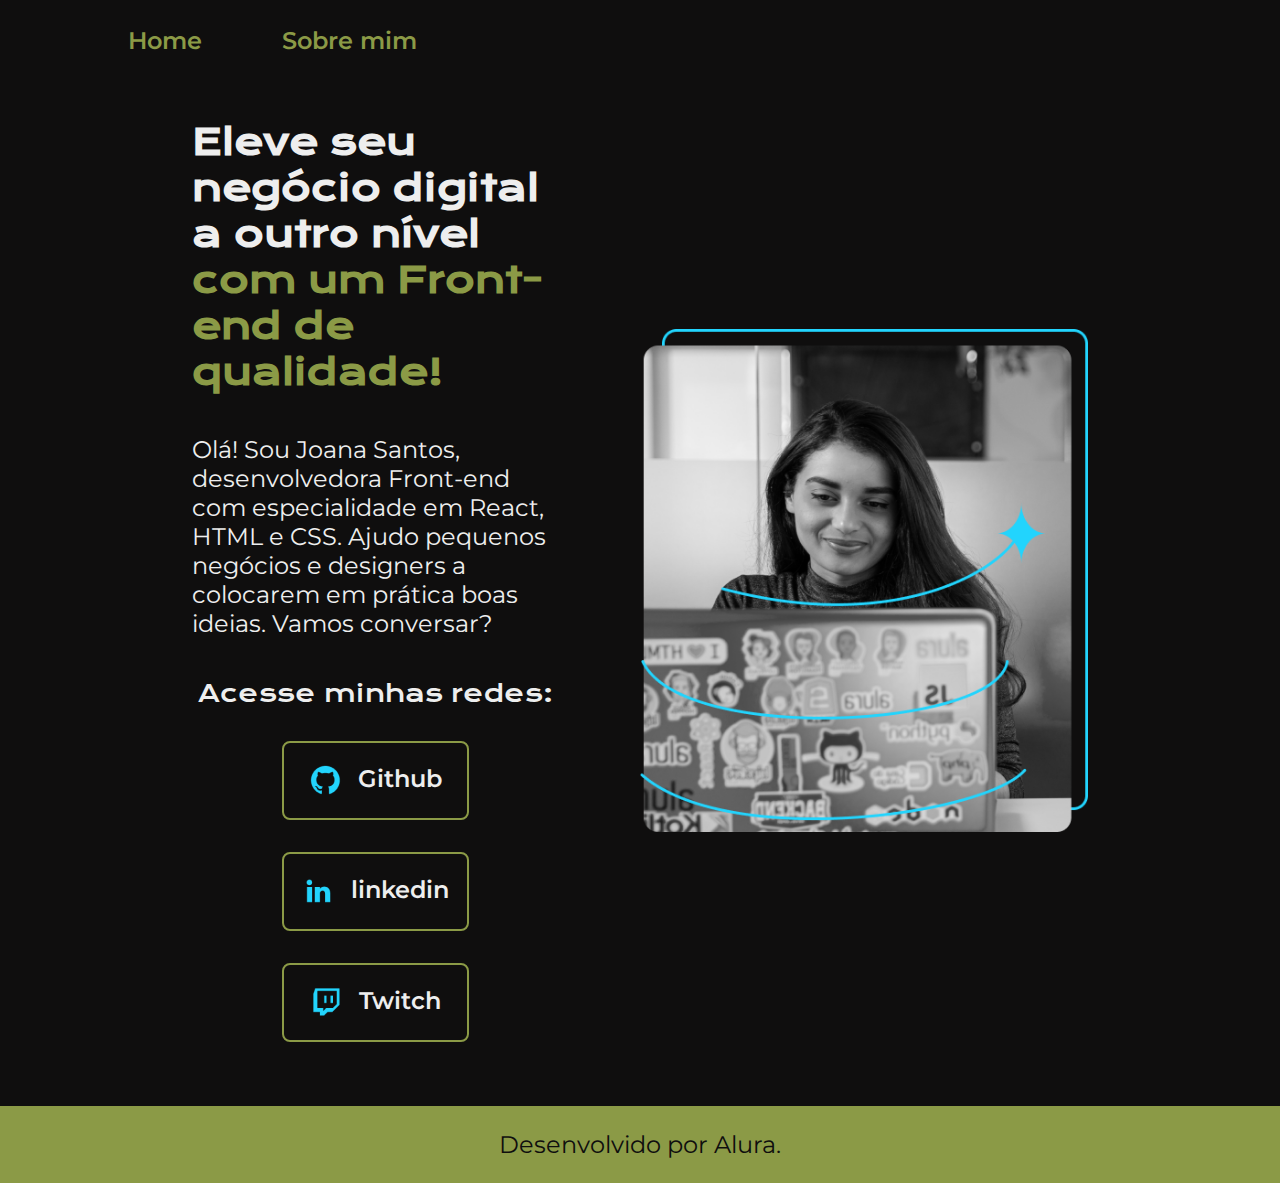
==== index.html @ f2aae5d6 "Add files via upload" ====
<!DOCTYPE html>
<html lang="pt-br">
<head>
    <link rel="stylesheet" href="style.css">
    <meta charset="UTF-8">
    <meta name="viewport" content="width=device-width, initial-scale=1.0">
    <title>Portfolio</title>
    <link rel="stylesheet" href="./styles/style.css">
    
</head>
<body>
    <header class="cabecalho">
        <nav class="cabecalho__menu">
            <a class="cabecalho__menu__link" href="index.html">Home</a>
            <a class="cabecalho__menu__link" href="about.html"> Sobre mim</a>
        </nav>
    </header>
    <main class="apresentacao">
        <section class="apresentacao__conteudo">
            <h1 class="apresentacao__conteudo__titulo">Eleve seu negócio digital a outro nível <strong class="titulo-destaque">com um Front-end de qualidade!</strong></h1>

            <p class="apresentacao__conteudo__texto">Olá! Sou Joana Santos, desenvolvedora Front-end com especialidade em React, HTML e CSS. Ajudo pequenos negócios e designers a colocarem em prática boas ideias. Vamos conversar?</p>
            <div class="apresentacao__links">
                <h2 class="apresentacao__links__subtitulo">Acesse minhas redes:</h2>
                <a class="apresentacao__links__navegacao" href="https://github.com/rafaballerini">
                    <img src="./assets/github.png">
                    Github
                </a>
                <a class="apresentacao__links__navegacao" href="https://linkedin.com/in/rafaelaballerini">
                    <img src="./assets/linkedin.png">
                    linkedin
                </a>
                <a class="apresentacao__links__navegacao" href="https://twitch.tv/guilimadev">
                    <img src="./assets/twitch.png">
                    Twitch
                </a>
            </div>
        </section>

        <img class="apresentacao__imagem" src="./assets/Imagem.png" alt="Foto da Joana Santos programando">

    </main>
    <footer class="rodape">
        <p>Desenvolvido por Alura.</p>
    </footer>

</body>
</html>
---- styles/style.css ----
@import url('https://fonts.googleapis.com/css2?family=Krona+One&family=Montserrat:ital@0;1&display=swap');
@import url('https://fonts.googleapis.com/css2?family=Krona+One&family=Montserrat:ital,wght@0,600;1,600&display=swap');

:root{
    --cor-primaria: #0f0e0e;
    --cor-secundaria: #eeeeee;
    --cor--terciaria: #8b9a46; 
    --cor--hover: #541212;

    --font-primaria: "Krona One", sans-serif;
    --font-secundaria: 'Montserrat', sans-serif;
}

* {
    margin: 0;
    padding: 0;
}
body {
    box-sizing: border-box;
    background-color: var(--cor-primaria);
    color: var(--cor-secundaria);
}

.cabecalho{
    padding: 2% 0% 0% 10%;
}

.cabecalho__menu{
    display: flex;
    gap: 80px;
}

.cabecalho__menu__link{
    font-family: var(--font-secundaria);
    font-size: 1.5rem;
    font-weight: 600;
    color:var(--cor--terciaria);
    text-decoration: none;
}

.apresentacao {
    padding: 5% 15%;
    display: flex;
    align-items: center;
    justify-content:space-between;
    gap: 82px;
}

.apresentacao__conteudo {
    width: 50%;
    display: flex;
    flex-direction: column;
    gap: 40px;
}

.apresentacao__conteudo__titulo {
    font-size: 2.25rem;
    font-family: var(--font-primaria);
}

.titulo-destaque {
    color: var(--cor--terciaria);
}

.apresentacao__conteudo__texto {
    font-size: 1.5rem;
    font-family: var(--font-secundaria);
}

.apresentacao__links{
    display: flex;
    flex-direction: column;
    justify-content: space-between;
    align-items: center;
    gap: 32px;
}

.apresentacao__links__subtitulo{
    font-family: var(--font-primaria);
    font-weight: 400;
    font-size: 1.5rem;
}

.apresentacao__links__navegacao {
    font-weight: 600;
    display: flex;
    justify-content: center;
    gap:16px;
    border: 2px solid var(--cor--terciaria);
    width: 50%;
    text-align: center;
    border-radius: 8px;
    font-size: 1.5rem;
    padding: 21.5px 0px;
    text-decoration: none;
    color:var(--cor-secundaria);
    font-family: var(--font-secundaria);
}

.apresentacao__links__link:hover {
    background-color: var(--cor--hover);
}

.apresentacao__imagem{
    width: 50%;
}

.rodape{
    padding: 24px;
    color: var(--cor-primaria);
    background-color: var(--cor--terciaria);
    text-align: center;
    font-family: var(--font-secundaria);
    font-size: 1.5rem;
    font-weight: 400;
}

@media (max-width: 1200px) {
    .cabecalho{
        padding: 10%;
    }

    .cabecalho__menu{
        justify-content: center;
    }

    .apresentacao{
        flex-direction: column-reverse;
        padding: 5%;
    }

    .apresentacao__conteudo{
        width: auto;
    }
}
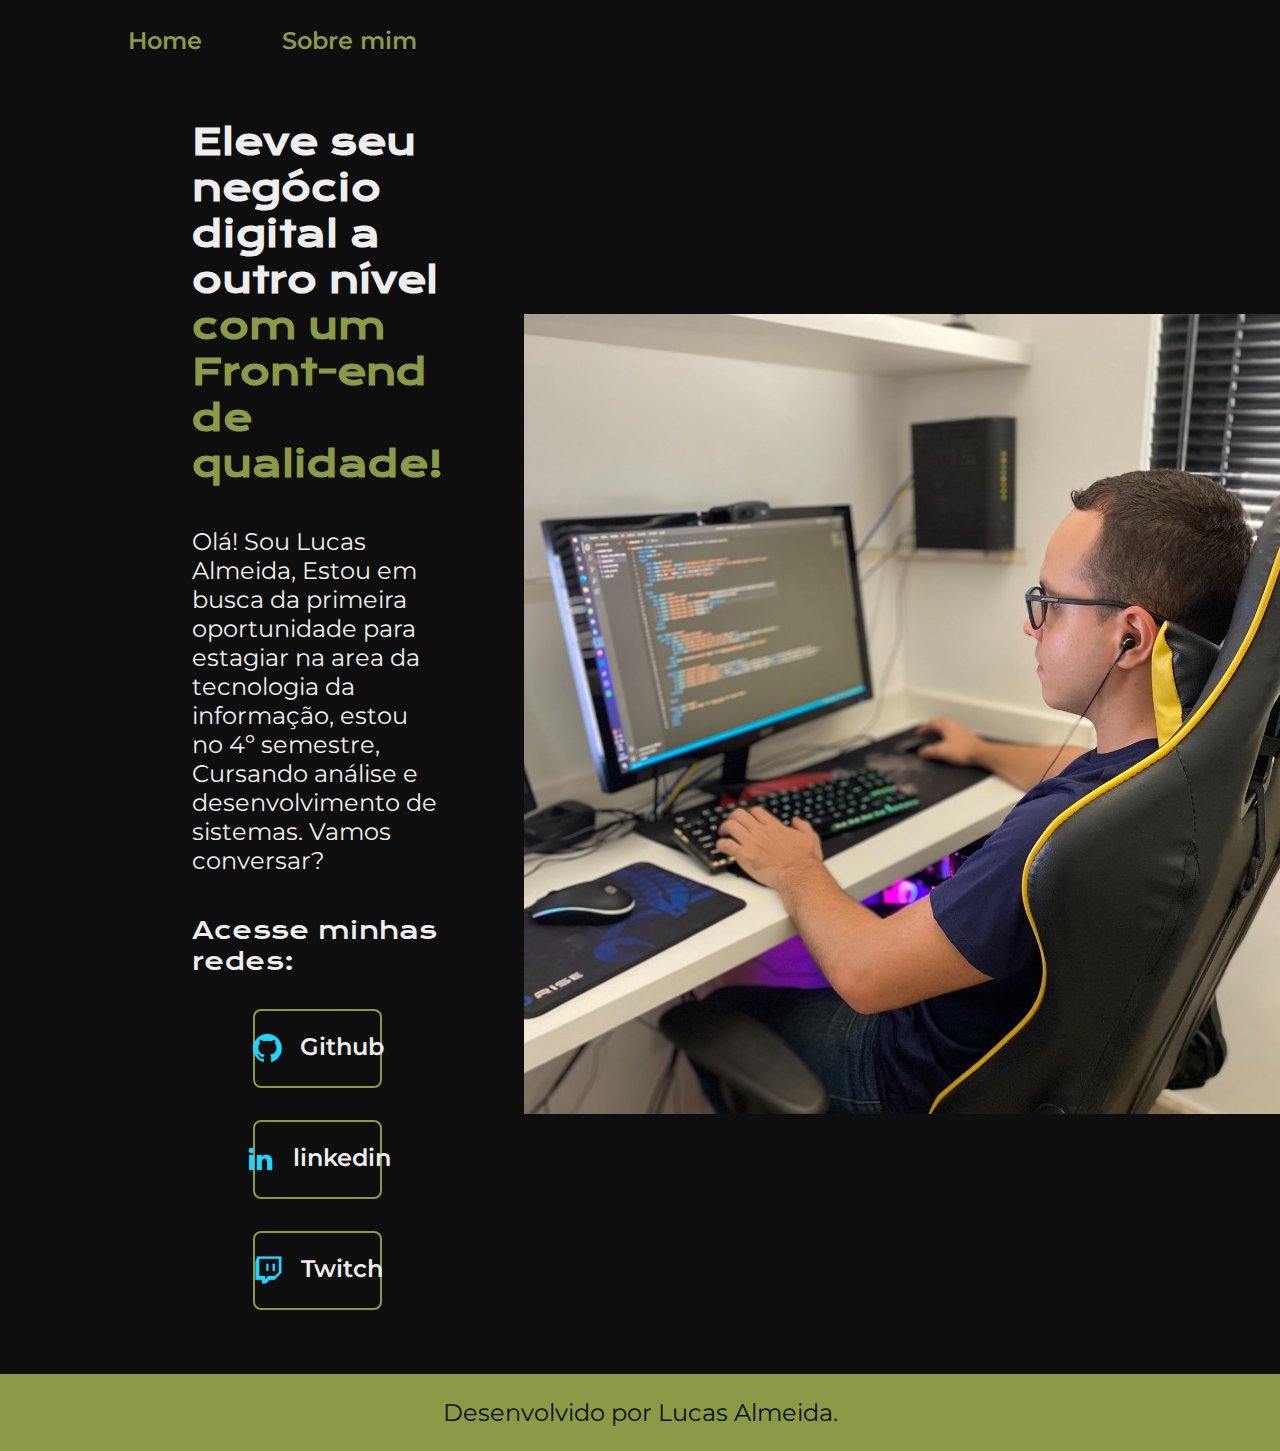
==== commit 59e2bf65: "Update index.html" ====
--- a/index.html
+++ b/index.html
@@ -19,30 +19,31 @@
         <section class="apresentacao__conteudo">
             <h1 class="apresentacao__conteudo__titulo">Eleve seu negócio digital a outro nível <strong class="titulo-destaque">com um Front-end de qualidade!</strong></h1>
 
-            <p class="apresentacao__conteudo__texto">Olá! Sou Joana Santos, desenvolvedora Front-end com especialidade em React, HTML e CSS. Ajudo pequenos negócios e designers a colocarem em prática boas ideias. Vamos conversar?</p>
+            <p class="apresentacao__conteudo__texto">Olá! Sou Lucas Almeida, Estou em busca da primeira oportunidade para estagiar na area da tecnologia da informação, estou no 4º semestre, Cursando análise e desenvolvimento de sistemas. 
+                Vamos conversar?</p>
             <div class="apresentacao__links">
                 <h2 class="apresentacao__links__subtitulo">Acesse minhas redes:</h2>
-                <a class="apresentacao__links__navegacao" href="https://github.com/rafaballerini">
+                <a class="apresentacao__links__navegacao" href="https://github.com/LucasAndDevrj">
                     <img src="./assets/github.png">
                     Github
                 </a>
-                <a class="apresentacao__links__navegacao" href="https://linkedin.com/in/rafaelaballerini">
+                <a class="apresentacao__links__navegacao" href="https://www.linkedin.com/in/lucas-almeida-472670251/">
                     <img src="./assets/linkedin.png">
                     linkedin
                 </a>
-                <a class="apresentacao__links__navegacao" href="https://twitch.tv/guilimadev">
+                <a class="apresentacao__links__navegacao" href="https://twitch.tv/">
                     <img src="./assets/twitch.png">
                     Twitch
                 </a>
             </div>
         </section>
 
-        <img class="apresentacao__imagem" src="./assets/Imagem.png" alt="Foto da Joana Santos programando">
+        <img class="imgeu" src="./assets/imgeu.jpg" alt="Foto da Lucas Almeida programando">
 
     </main>
     <footer class="rodape">
-        <p>Desenvolvido por Alura.</p>
+        <p>Desenvolvido por Lucas Almeida.</p>
     </footer>
 
 </body>
-</html>+</html>
